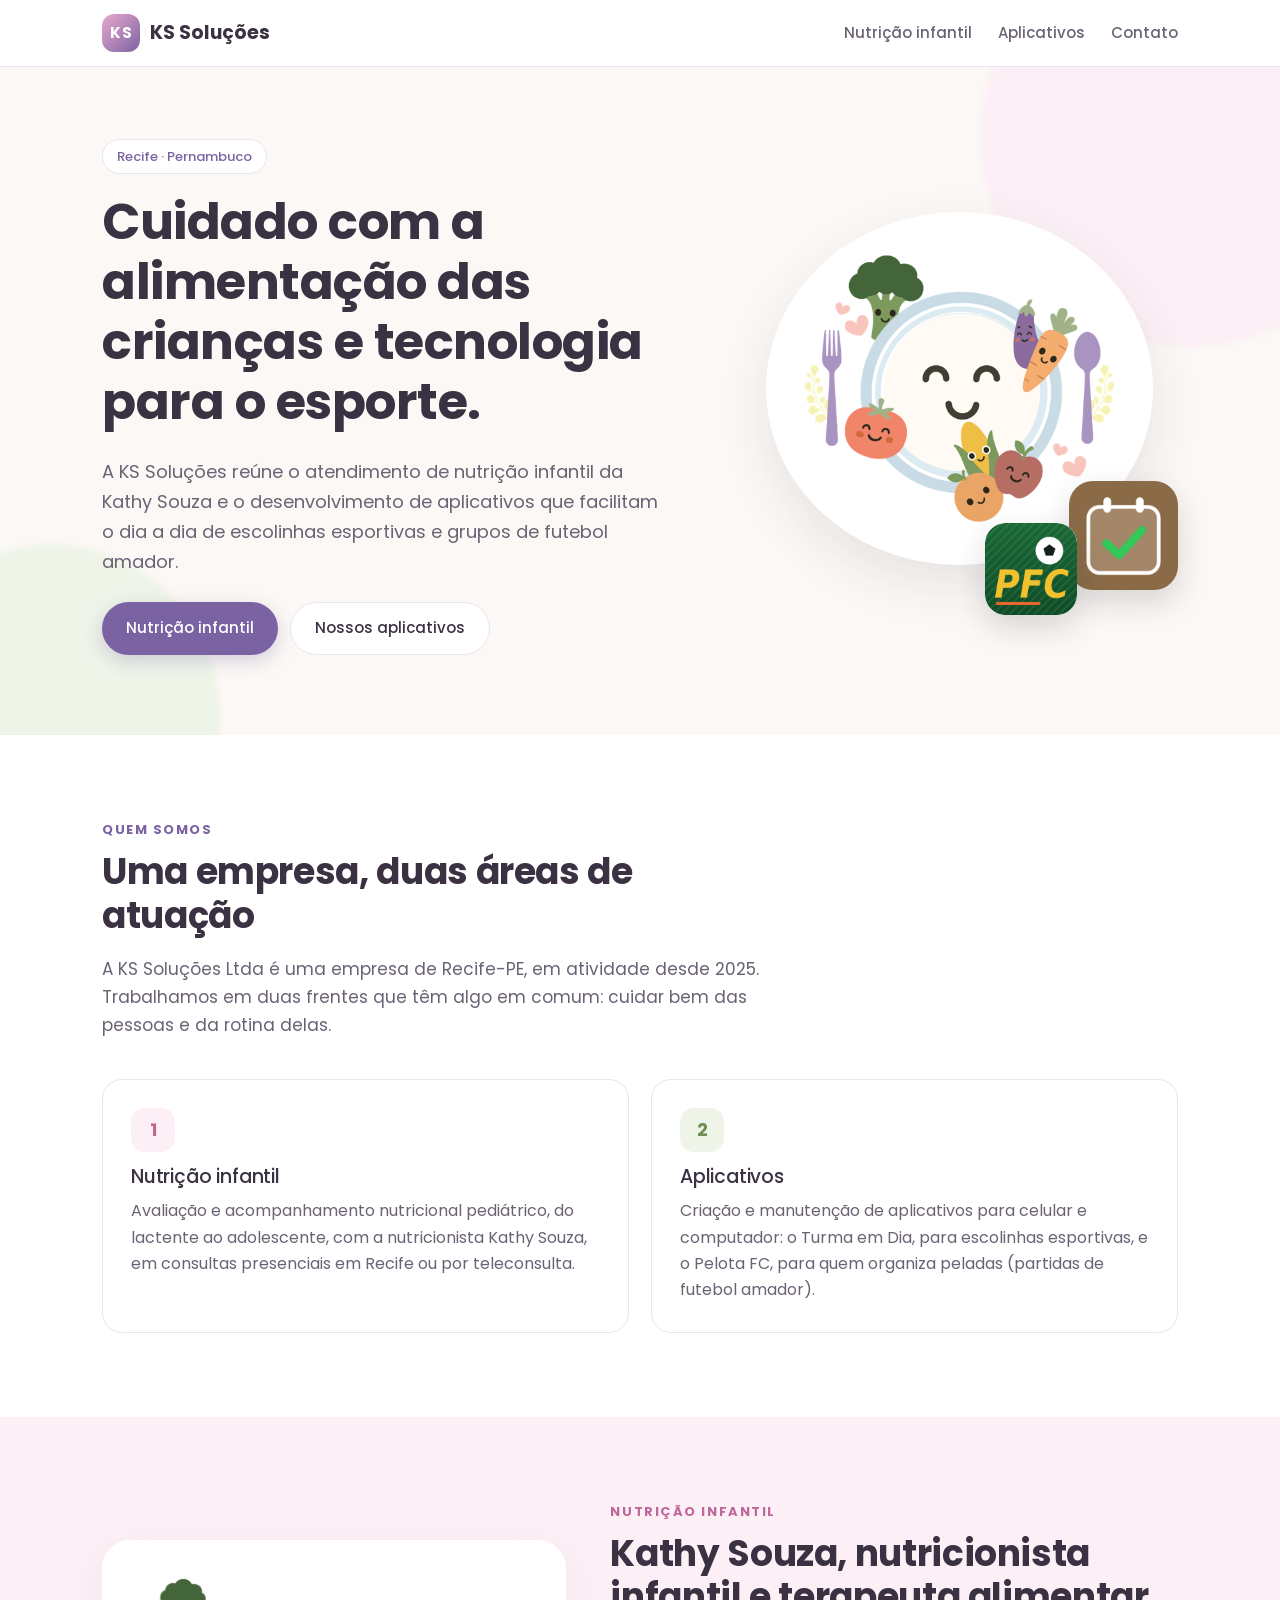
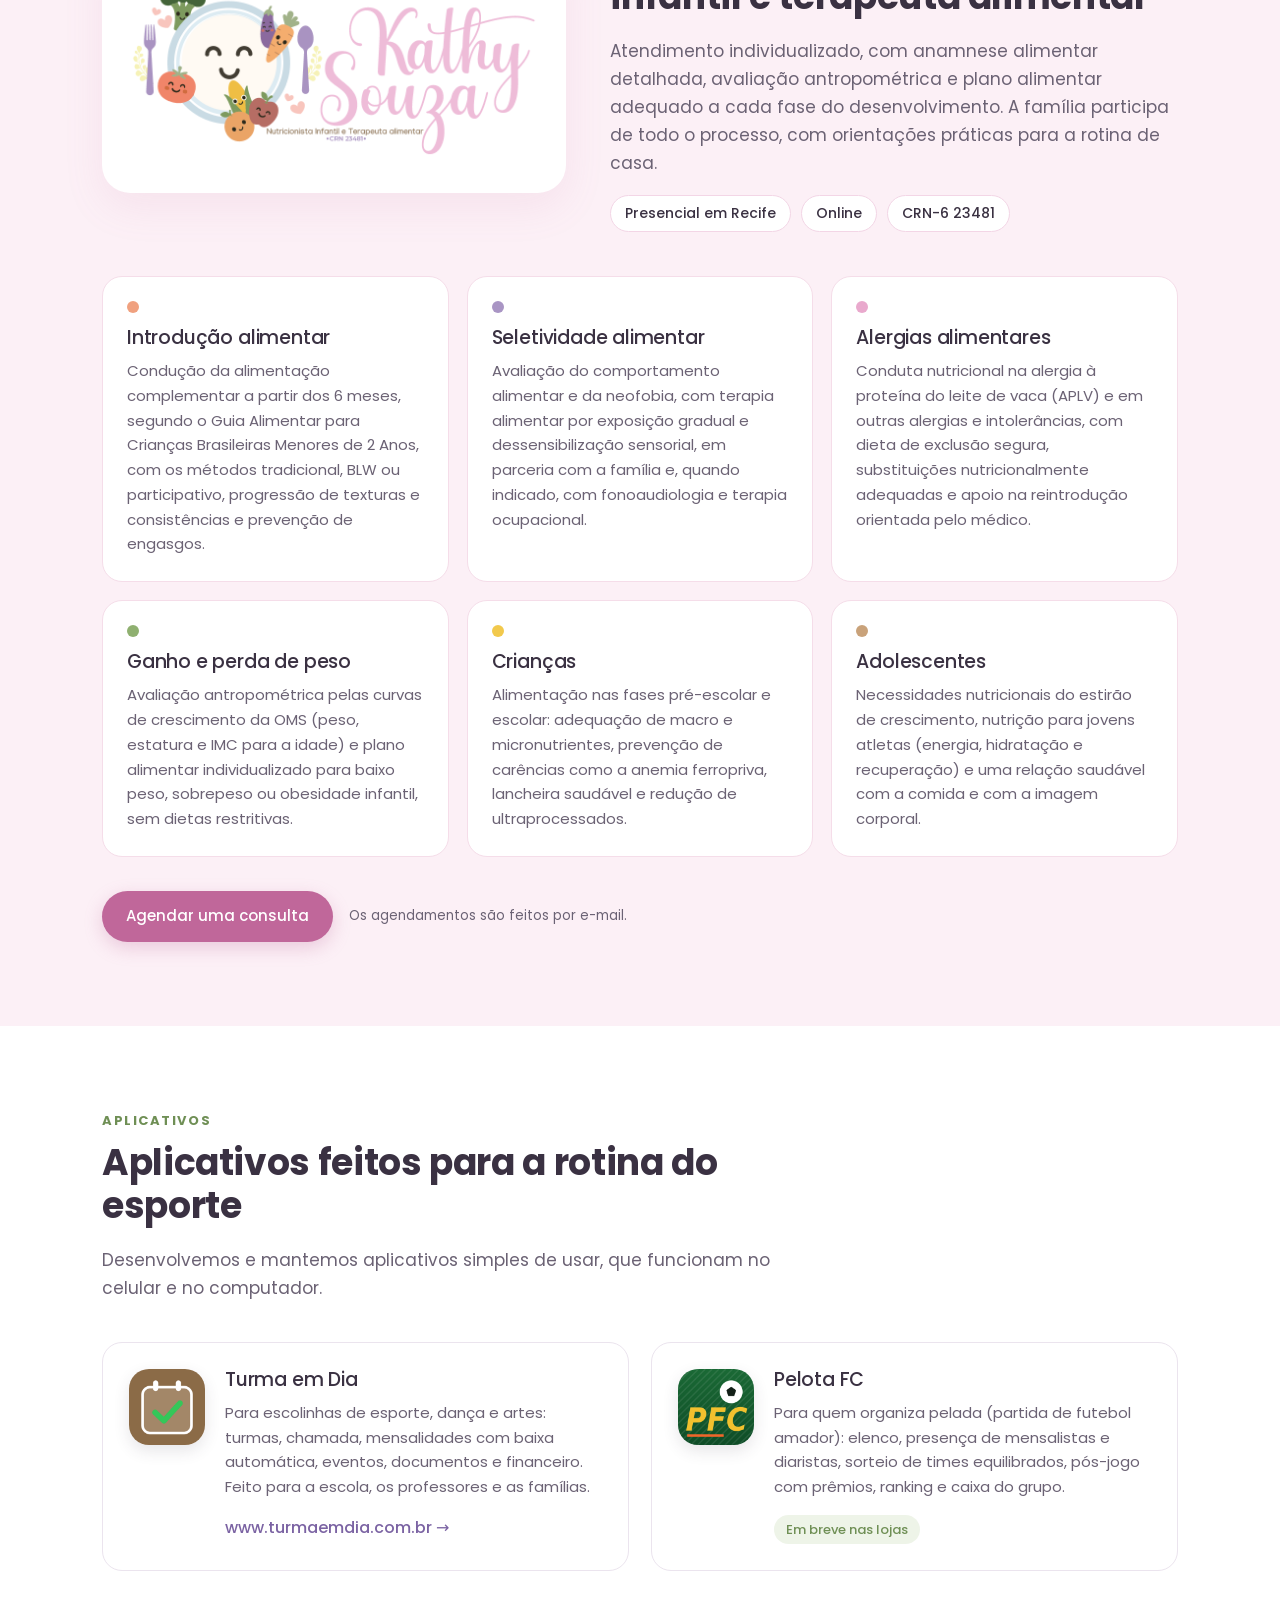
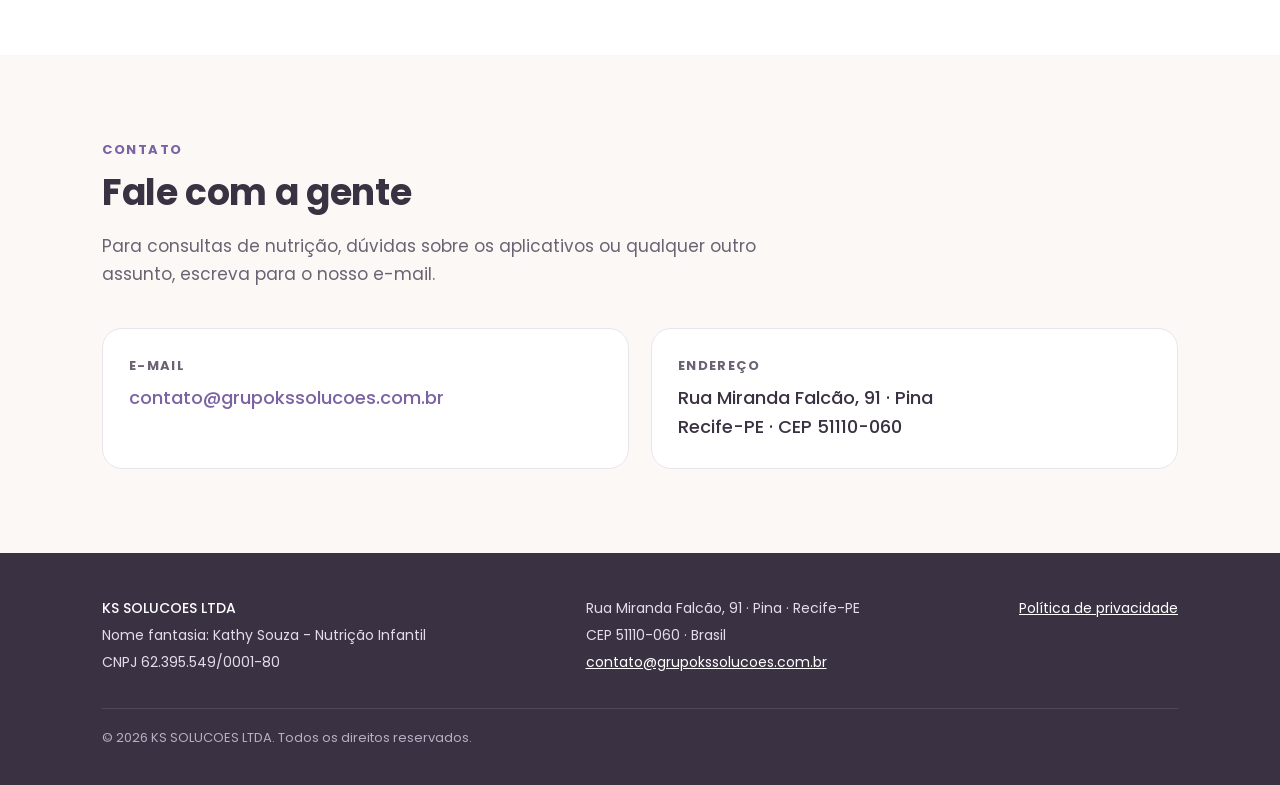
==== index.html @ e701e402 "Site institucional da KS Soluções Co-Authored-By: Claude Opus 5.5 <noreply@anthropic.com> Claude-Ses" ====
<!doctype html>
<html lang="pt-BR">
<head>
<meta charset="utf-8">
<meta name="viewport" content="width=device-width,initial-scale=1">
<title>KS Soluções · Nutrição infantil e aplicativos · Recife-PE</title>
<meta name="description" content="KS Soluções Ltda (CNPJ 62.395.549/0001-80), Recife-PE. Atendimento de nutrição infantil com Kathy Souza (CRN-6 23481) e desenvolvimento dos aplicativos Turma em Dia e Pelota FC.">
<meta name="theme-color" content="#ffffff">
<meta property="og:title" content="KS Soluções · Nutrição infantil e aplicativos">
<meta property="og:description" content="Atendimento de nutrição infantil com Kathy Souza e os aplicativos Turma em Dia e Pelota FC.">
<meta property="og:type" content="website">
<meta property="og:url" content="https://www.grupokssolucoes.com.br/">
<meta property="og:image" content="https://www.grupokssolucoes.com.br/img/kathy-logo.png">
<link rel="canonical" href="https://www.grupokssolucoes.com.br/">
<link rel="icon" type="image/svg+xml" href="icone.svg">
<link rel="preload" href="fonts/poppins-regular.woff" as="font" type="font/woff" crossorigin>
<link rel="stylesheet" href="estilo.css">
<script type="application/ld+json">
{"@context":"https://schema.org","@type":"Organization","name":"KS SOLUCOES LTDA","alternateName":["KS Soluções","Kathy Souza - Nutrição Infantil"],"url":"https://www.grupokssolucoes.com.br/","email":"contato@grupokssolucoes.com.br","taxID":"62.395.549/0001-80","address":{"@type":"PostalAddress","streetAddress":"Rua Miranda Falcão, 91","addressLocality":"Recife","addressRegion":"PE","postalCode":"51110-060","addressCountry":"BR"}}
</script>
</head>
<body>

<header class="topo">
  <div class="cx">
    <a class="marca" href="#inicio" aria-label="KS Soluções, início"><span class="selo">KS</span>KS Soluções</a>
    <nav class="menu" aria-label="Menu">
      <a class="opc" href="#nutricao">Nutrição infantil</a>
      <a class="opc" href="#aplicativos">Aplicativos</a>
      <a href="#contato">Contato</a>
    </nav>
  </div>
</header>

<main id="inicio">

  <div class="abertura">
    <div class="cx">
      <div>
        <span class="etiqueta">Recife · Pernambuco</span>
        <h1>Cuidado com a alimentação das crianças e tecnologia para o esporte.</h1>
        <p class="lead">A KS Soluções reúne o atendimento de nutrição infantil da Kathy Souza e o desenvolvimento de aplicativos que facilitam o dia a dia de escolinhas esportivas e grupos de futebol amador.</p>
        <div class="botoes">
          <a class="btn btn-cheio" href="#nutricao">Nutrição infantil</a>
          <a class="btn btn-linha" href="#aplicativos">Nossos aplicativos</a>
        </div>
      </div>
      <div class="vitrine" aria-hidden="true">
        <div class="prato"><img src="img/kathy-prato.png" alt="" width="500" height="500"></div>
        <img class="app a1" src="img/turma-em-dia.png" alt="" width="256" height="256">
        <img class="app a2" src="img/pelota-fc.png" alt="" width="256" height="256">
      </div>
    </div>
  </div>

  <section class="quem" id="quem-somos">
    <div class="cx">
      <div class="titulo">
        <span class="sobre" style="color:var(--lilas)">Quem somos</span>
        <h2>Uma empresa, duas áreas de atuação</h2>
        <p>A KS Soluções Ltda é uma empresa de Recife-PE, em atividade desde 2025. Trabalhamos em duas frentes que têm algo em comum: cuidar bem das pessoas e da rotina delas.</p>
      </div>
      <div class="areas">
        <div class="area">
          <div class="ic" style="background:var(--rosa-claro);color:#c0679a">1</div>
          <h3>Nutrição infantil</h3>
          <p>Avaliação e acompanhamento nutricional pediátrico, do lactente ao adolescente, com a nutricionista Kathy Souza, em consultas presenciais em Recife ou por teleconsulta.</p>
        </div>
        <div class="area">
          <div class="ic" style="background:var(--verde-claro);color:var(--verde)">2</div>
          <h3>Aplicativos</h3>
          <p>Criação e manutenção de aplicativos para celular e computador: o Turma em Dia, para escolinhas esportivas, e o Pelota FC, para quem organiza peladas (partidas de futebol amador).</p>
        </div>
      </div>
    </div>
  </section>

  <section class="nutri" id="nutricao">
    <div class="cx">
      <div class="nutri-topo">
        <div class="nutri-logo"><img src="img/kathy-logo.png" alt="Kathy Souza, nutricionista infantil e terapeuta alimentar, CRN 23481" width="900" height="398"></div>
        <div class="titulo" style="margin:0">
          <span class="sobre">Nutrição infantil</span>
          <h2>Kathy Souza, nutricionista infantil e terapeuta alimentar</h2>
          <p>Atendimento individualizado, com anamnese alimentar detalhada, avaliação antropométrica e plano alimentar adequado a cada fase do desenvolvimento. A família participa de todo o processo, com orientações práticas para a rotina de casa.</p>
          <div class="selos">
            <span>Presencial em Recife</span>
            <span>Online</span>
            <span>CRN-6 23481</span>
          </div>
        </div>
      </div>

      <div class="cards">
        <div class="card"><div class="bola" style="background:#f0a17f"></div><h3>Introdução alimentar</h3><p>Condução da alimentação complementar a partir dos 6 meses, segundo o Guia Alimentar para Crianças Brasileiras Menores de 2 Anos, com os métodos tradicional, BLW ou participativo, progressão de texturas e consistências e prevenção de engasgos.</p></div>
        <div class="card"><div class="bola" style="background:#a995c4"></div><h3>Seletividade alimentar</h3><p>Avaliação do comportamento alimentar e da neofobia, com terapia alimentar por exposição gradual e dessensibilização sensorial, em parceria com a família e, quando indicado, com fonoaudiologia e terapia ocupacional.</p></div>
        <div class="card"><div class="bola" style="background:#e9a9cd"></div><h3>Alergias alimentares</h3><p>Conduta nutricional na alergia à proteína do leite de vaca (APLV) e em outras alergias e intolerâncias, com dieta de exclusão segura, substituições nutricionalmente adequadas e apoio na reintrodução orientada pelo médico.</p></div>
        <div class="card"><div class="bola" style="background:#8fb070"></div><h3>Ganho e perda de peso</h3><p>Avaliação antropométrica pelas curvas de crescimento da OMS (peso, estatura e IMC para a idade) e plano alimentar individualizado para baixo peso, sobrepeso ou obesidade infantil, sem dietas restritivas.</p></div>
        <div class="card"><div class="bola" style="background:#f2c94c"></div><h3>Crianças</h3><p>Alimentação nas fases pré-escolar e escolar: adequação de macro e micronutrientes, prevenção de carências como a anemia ferropriva, lancheira saudável e redução de ultraprocessados.</p></div>
        <div class="card"><div class="bola" style="background:#c9a27a"></div><h3>Adolescentes</h3><p>Necessidades nutricionais do estirão de crescimento, nutrição para jovens atletas (energia, hidratação e recuperação) e uma relação saudável com a comida e com a imagem corporal.</p></div>
      </div>

      <div class="nutri-cta">
        <a class="btn btn-cheio" href="mailto:contato@grupokssolucoes.com.br?subject=Agendamento%20-%20Nutri%C3%A7%C3%A3o%20infantil">Agendar uma consulta</a>
        <small>Os agendamentos são feitos por e-mail.</small>
      </div>
    </div>
  </section>

  <section class="apps" id="aplicativos">
    <div class="cx">
      <div class="titulo">
        <span class="sobre">Aplicativos</span>
        <h2>Aplicativos feitos para a rotina do esporte</h2>
        <p>Desenvolvemos e mantemos aplicativos simples de usar, que funcionam no celular e no computador.</p>
      </div>
      <div class="lista-apps">
        <article class="app-card">
          <img src="img/turma-em-dia.png" alt="Ícone do aplicativo Turma em Dia" width="256" height="256">
          <div>
            <h3>Turma em Dia</h3>
            <p>Para escolinhas de esporte, dança e artes: turmas, chamada, mensalidades com baixa automática, eventos, documentos e financeiro. Feito para a escola, os professores e as famílias.</p>
            <a class="link" href="https://www.turmaemdia.com.br" target="_blank" rel="noopener">www.turmaemdia.com.br →</a>
          </div>
        </article>
        <article class="app-card">
          <img src="img/pelota-fc.png" alt="Ícone do aplicativo Pelota FC" width="256" height="256">
          <div>
            <h3>Pelota FC</h3>
            <p>Para quem organiza pelada (partida de futebol amador): elenco, presença de mensalistas e diaristas, sorteio de times equilibrados, pós-jogo com prêmios, ranking e caixa do grupo.</p>
            <span class="em-breve">Em breve nas lojas</span>
          </div>
        </article>
      </div>
    </div>
  </section>

  <section class="contato" id="contato">
    <div class="cx">
      <div class="titulo">
        <span class="sobre">Contato</span>
        <h2>Fale com a gente</h2>
        <p>Para consultas de nutrição, dúvidas sobre os aplicativos ou qualquer outro assunto, escreva para o nosso e-mail.</p>
      </div>
      <div class="lista-contato">
        <div class="item">
          <div class="rot">E-mail</div>
          <div class="val"><a href="mailto:contato@grupokssolucoes.com.br">contato@grupokssolucoes.com.br</a></div>
        </div>
        <div class="item">
          <div class="rot">Endereço</div>
          <div class="val">Rua Miranda Falcão, 91 · Pina<br>Recife-PE · CEP 51110-060</div>
        </div>
      </div>
    </div>
  </section>

</main>

<footer class="rodape">
  <div class="cx">
    <div>
      <p><strong>KS SOLUCOES LTDA</strong></p>
      <p>Nome fantasia: Kathy Souza - Nutrição Infantil</p>
      <p>CNPJ 62.395.549/0001-80</p>
    </div>
    <div>
      <p>Rua Miranda Falcão, 91 · Pina · Recife-PE</p>
      <p>CEP 51110-060 · Brasil</p>
      <p><a href="mailto:contato@grupokssolucoes.com.br">contato@grupokssolucoes.com.br</a></p>
    </div>
    <div>
      <p><a href="privacidade.html">Política de privacidade</a></p>
    </div>
    <div class="fim">© 2026 KS SOLUCOES LTDA. Todos os direitos reservados.</div>
  </div>
</footer>

</body>
</html>
---- estilo.css ----
@font-face{font-family:"Poppins";src:url(fonts/poppins-regular.woff) format("woff");font-weight:400;font-display:swap}
@font-face{font-family:"Poppins";src:url(fonts/poppins-medium.woff) format("woff");font-weight:500;font-display:swap}
@font-face{font-family:"Poppins";src:url(fonts/poppins-bold.woff) format("woff");font-weight:700;font-display:swap}

:root{
  --tinta:#3a3142;
  --suave:#6b6274;
  --lilas:#7b63a3;
  --lilas-claro:#ece6f4;
  --rosa:#e9a9cd;
  --rosa-claro:#fcf0f6;
  --verde:#6f8f55;
  --verde-claro:#eef4e8;
  --pessego:#f6c9b5;
  --creme:#fbf8f5;
  --borda:#ebe4ee;
  --raio:20px;
}
*{box-sizing:border-box}
html{scroll-behavior:smooth;scroll-padding-top:76px}
body{margin:0;font-family:"Poppins",system-ui,-apple-system,"Segoe UI",Roboto,Arial,sans-serif;color:var(--tinta);background:#fff;line-height:1.65;font-size:16px;-webkit-text-size-adjust:100%}
img{max-width:100%;height:auto;display:block}
a{color:var(--lilas)}
h1,h2,h3{line-height:1.2;margin:0 0 .5em;font-weight:700;letter-spacing:-.01em}
h1{font-size:clamp(30px,5.4vw,50px)}
h2{font-size:clamp(25px,3.8vw,36px)}
h3{font-size:19px;font-weight:500}
p{margin:0 0 1em}
.cx{max-width:1120px;margin:0 auto;padding:0 22px}

/* topo */
.topo{position:sticky;top:0;z-index:10;background:rgba(255,255,255,.94);backdrop-filter:blur(8px);-webkit-backdrop-filter:blur(8px);border-bottom:1px solid var(--borda)}
.topo .cx{display:flex;align-items:center;justify-content:space-between;height:66px;gap:16px}
.marca{display:flex;align-items:center;gap:10px;text-decoration:none;color:var(--tinta);font-weight:700;font-size:19px;white-space:nowrap}
.selo{width:38px;height:38px;border-radius:12px;background:linear-gradient(135deg,var(--rosa),var(--lilas));color:#fff;display:grid;place-items:center;font-size:15px;font-weight:700;letter-spacing:.5px}
.menu{display:flex;gap:26px}
.menu a{text-decoration:none;color:var(--suave);font-weight:500;font-size:15px}
.menu a:hover{color:var(--lilas)}

/* abertura */
.abertura{position:relative;overflow:hidden;background:var(--creme);padding:72px 0 80px}
.abertura:before,.abertura:after{content:"";position:absolute;border-radius:50%;filter:blur(2px);z-index:0}
.abertura:before{width:420px;height:420px;background:var(--rosa-claro);top:-140px;right:-120px}
.abertura:after{width:340px;height:340px;background:var(--verde-claro);bottom:-150px;left:-120px}
.abertura .cx{position:relative;z-index:1;display:grid;grid-template-columns:1.15fr .85fr;gap:48px;align-items:center}
.etiqueta{display:inline-block;background:#fff;border:1px solid var(--borda);color:var(--lilas);font-weight:500;font-size:13px;padding:6px 14px;border-radius:999px;margin-bottom:18px}
.abertura p.lead{font-size:18px;color:var(--suave);max-width:560px}
.botoes{display:flex;flex-wrap:wrap;gap:12px;margin-top:26px}
.btn{display:inline-flex;align-items:center;justify-content:center;gap:8px;padding:13px 24px;border-radius:999px;font-weight:500;font-size:15px;text-decoration:none;transition:transform .15s,box-shadow .15s}
.btn:hover{transform:translateY(-1px)}
.btn-cheio{background:var(--lilas);color:#fff;box-shadow:0 6px 18px rgba(123,99,163,.28)}
.btn-linha{background:#fff;color:var(--tinta);border:1px solid var(--borda)}
.vitrine{position:relative;aspect-ratio:1/1;max-width:420px;margin-left:auto;width:100%}
.vitrine .prato{position:absolute;inset:6% 6% 10% 2%;background:#fff;border-radius:50%;box-shadow:0 20px 50px rgba(58,49,66,.10);display:grid;place-items:center;padding:8%}
.vitrine .app{position:absolute;width:26%;border-radius:22%;box-shadow:0 12px 30px rgba(58,49,66,.18);background:#fff}
.vitrine .a1{right:0;bottom:4%}
.vitrine .a2{right:24%;bottom:-2%;width:22%}

/* seções */
section{padding:84px 0}
.titulo{max-width:680px;margin-bottom:40px}
.titulo .sobre{display:block;font-size:13px;font-weight:700;letter-spacing:.12em;text-transform:uppercase;margin-bottom:10px}
.titulo p{color:var(--suave);font-size:17px}

.quem{background:#fff}
.areas{display:grid;grid-template-columns:1fr 1fr;gap:22px}
.area{border:1px solid var(--borda);border-radius:var(--raio);padding:28px;background:#fff}
.area .ic{width:44px;height:44px;border-radius:14px;display:grid;place-items:center;margin-bottom:14px;font-weight:700;font-size:18px}
.area p{color:var(--suave);margin:0}

.nutri{background:var(--rosa-claro)}
.nutri .sobre{color:#c0679a}
.nutri-topo{display:grid;grid-template-columns:.9fr 1.1fr;gap:44px;align-items:center;margin-bottom:44px}
.nutri-logo{background:#fff;border-radius:28px;padding:34px 26px;box-shadow:0 14px 40px rgba(192,103,154,.10)}
.selos{display:flex;flex-wrap:wrap;gap:10px;margin:18px 0 0}
.selos span{background:#fff;border:1px solid #f3d6e6;border-radius:999px;padding:6px 14px;font-size:14px;font-weight:500;color:var(--tinta)}
.cards{display:grid;grid-template-columns:repeat(3,1fr);gap:18px}
.card{background:#fff;border-radius:var(--raio);padding:24px;border:1px solid #f5dde9}
.card .bola{width:12px;height:12px;border-radius:50%;margin-bottom:14px}
.card p{color:var(--suave);margin:0;font-size:15px}
.nutri-cta{margin-top:34px;display:flex;flex-wrap:wrap;align-items:center;gap:16px}
.nutri-cta .btn-cheio{background:#c0679a;box-shadow:0 6px 18px rgba(192,103,154,.28)}
.nutri-cta small{color:var(--suave)}

.apps .sobre{color:var(--verde)}
.lista-apps{display:grid;grid-template-columns:1fr 1fr;gap:22px}
.app-card{display:flex;gap:20px;align-items:flex-start;border:1px solid var(--borda);border-radius:var(--raio);padding:26px;background:#fff}
.app-card img{width:76px;height:76px;border-radius:20px;flex:none;box-shadow:0 6px 16px rgba(58,49,66,.12)}
.app-card p{color:var(--suave);font-size:15px}
.app-card .link{font-weight:500;text-decoration:none}
.em-breve{display:inline-block;font-size:13px;font-weight:500;background:var(--verde-claro);color:var(--verde);border-radius:999px;padding:4px 12px}

.contato{background:var(--creme)}
.contato .sobre{color:var(--lilas)}
.lista-contato{display:grid;grid-template-columns:1fr 1fr;gap:22px}
.item{background:#fff;border:1px solid var(--borda);border-radius:var(--raio);padding:26px}
.item .rot{font-size:13px;font-weight:700;letter-spacing:.1em;text-transform:uppercase;color:var(--suave);margin-bottom:6px}
.item .val{font-size:18px;font-weight:500;word-break:break-word}
.item a{text-decoration:none}

/* rodapé */
.rodape{background:var(--tinta);color:#e4dde9;padding:44px 0 36px;font-size:14px}
.rodape .cx{display:flex;flex-wrap:wrap;justify-content:space-between;gap:24px}
.rodape strong{color:#fff;font-weight:500}
.rodape p{margin:0 0 4px}
.rodape a{color:#fff}
.rodape .fim{width:100%;border-top:1px solid rgba(255,255,255,.12);padding-top:18px;margin-top:6px;color:#b9afc2;font-size:13px}

/* página de texto (privacidade) */
.texto{max-width:760px;margin:0 auto;padding:56px 22px 72px}
.texto h1{font-size:clamp(28px,4.6vw,40px)}
.texto h2{font-size:21px;margin-top:2em}
.texto p,.texto li{color:#4a4252}
.texto ul{padding-left:1.2em}
.texto li{margin-bottom:.5em}
.texto .data{color:var(--suave);font-size:14px}
.voltar{display:inline-block;margin-bottom:24px;text-decoration:none;font-weight:500}

/* celular */
@media (max-width:860px){
  .menu{gap:16px}
  .abertura{padding:44px 0 56px}
  .abertura .cx,.nutri-topo{grid-template-columns:1fr;gap:34px}
  .vitrine{max-width:320px;margin:0 auto}
  .cards{grid-template-columns:1fr 1fr}
  .areas,.lista-apps,.lista-contato{grid-template-columns:1fr}
  section{padding:60px 0}
}
@media (max-width:560px){
  .menu a.opc{display:none}
  .cards{grid-template-columns:1fr}
  .app-card{flex-direction:column;gap:14px}
  .btn{width:100%}
  .nutri-logo{padding:24px 14px}
}

.texto a{overflow-wrap:anywhere}
.val a,.rodape a{overflow-wrap:anywhere}
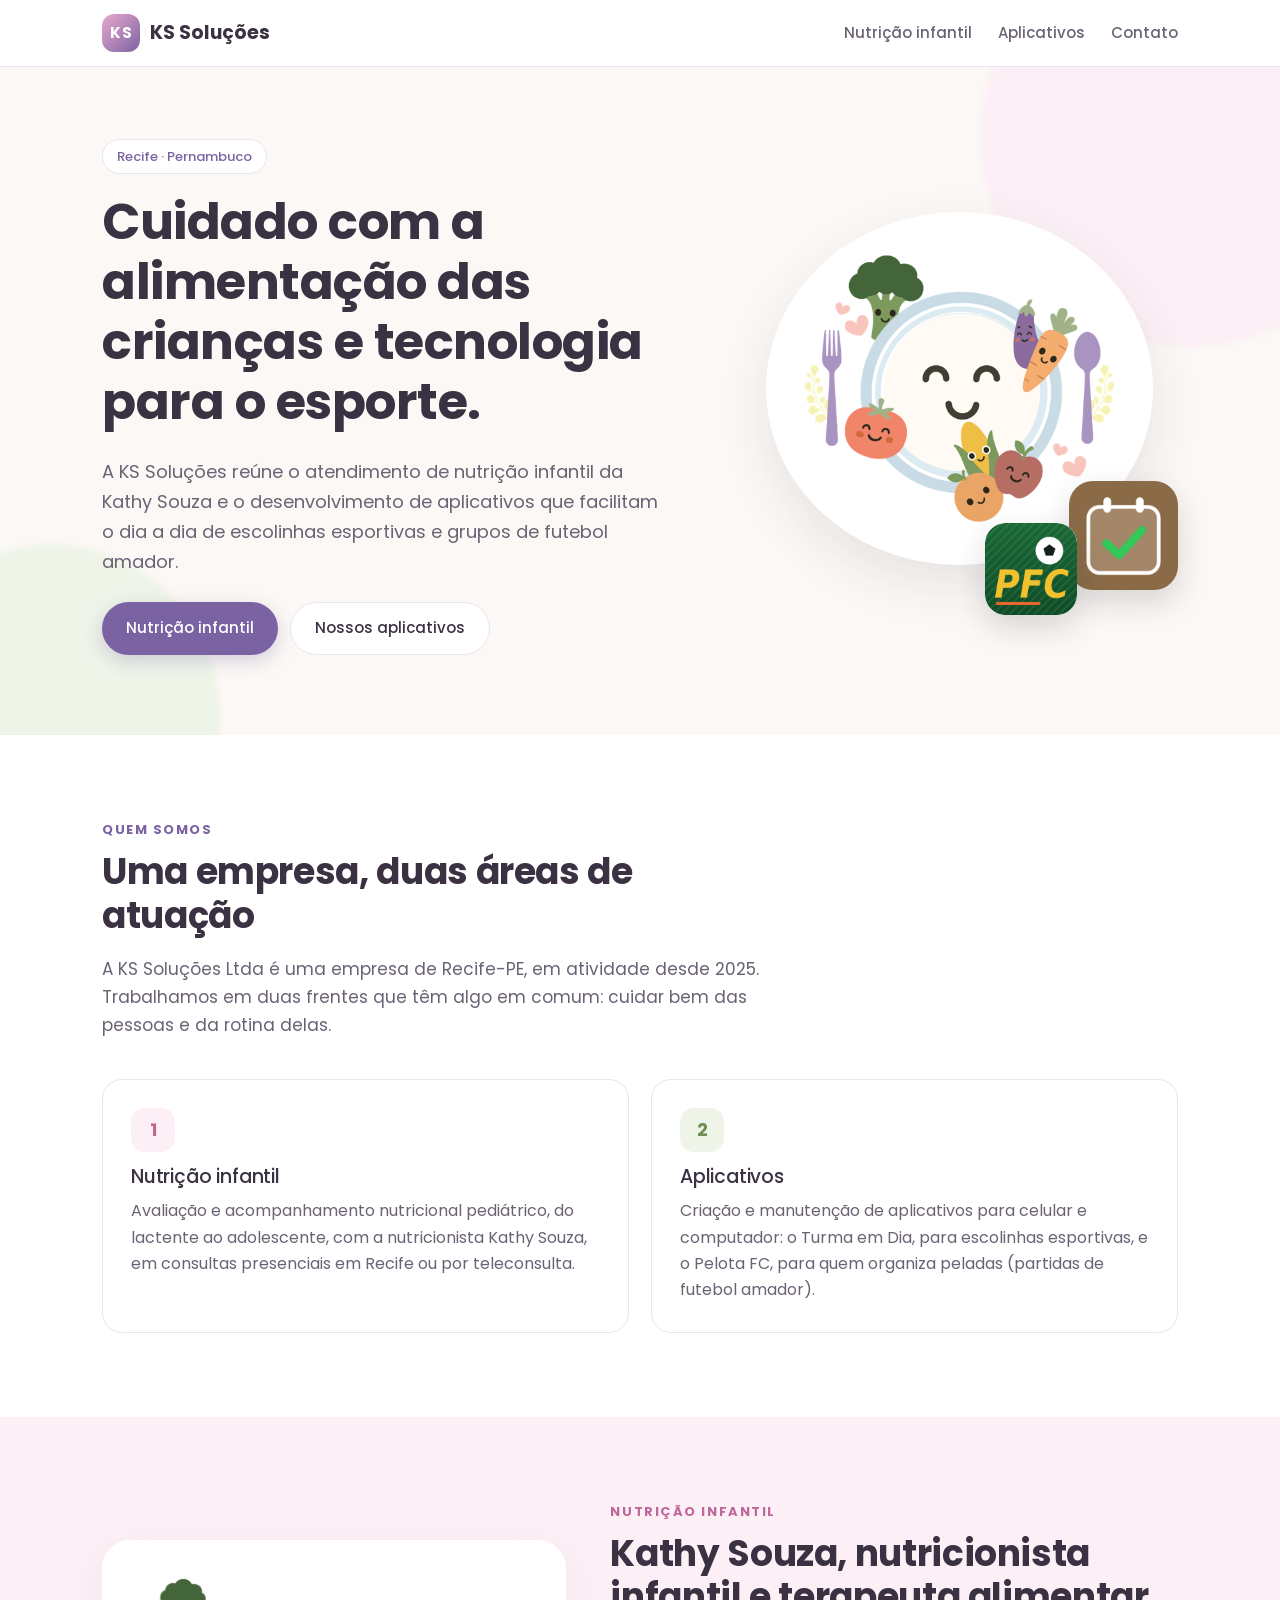
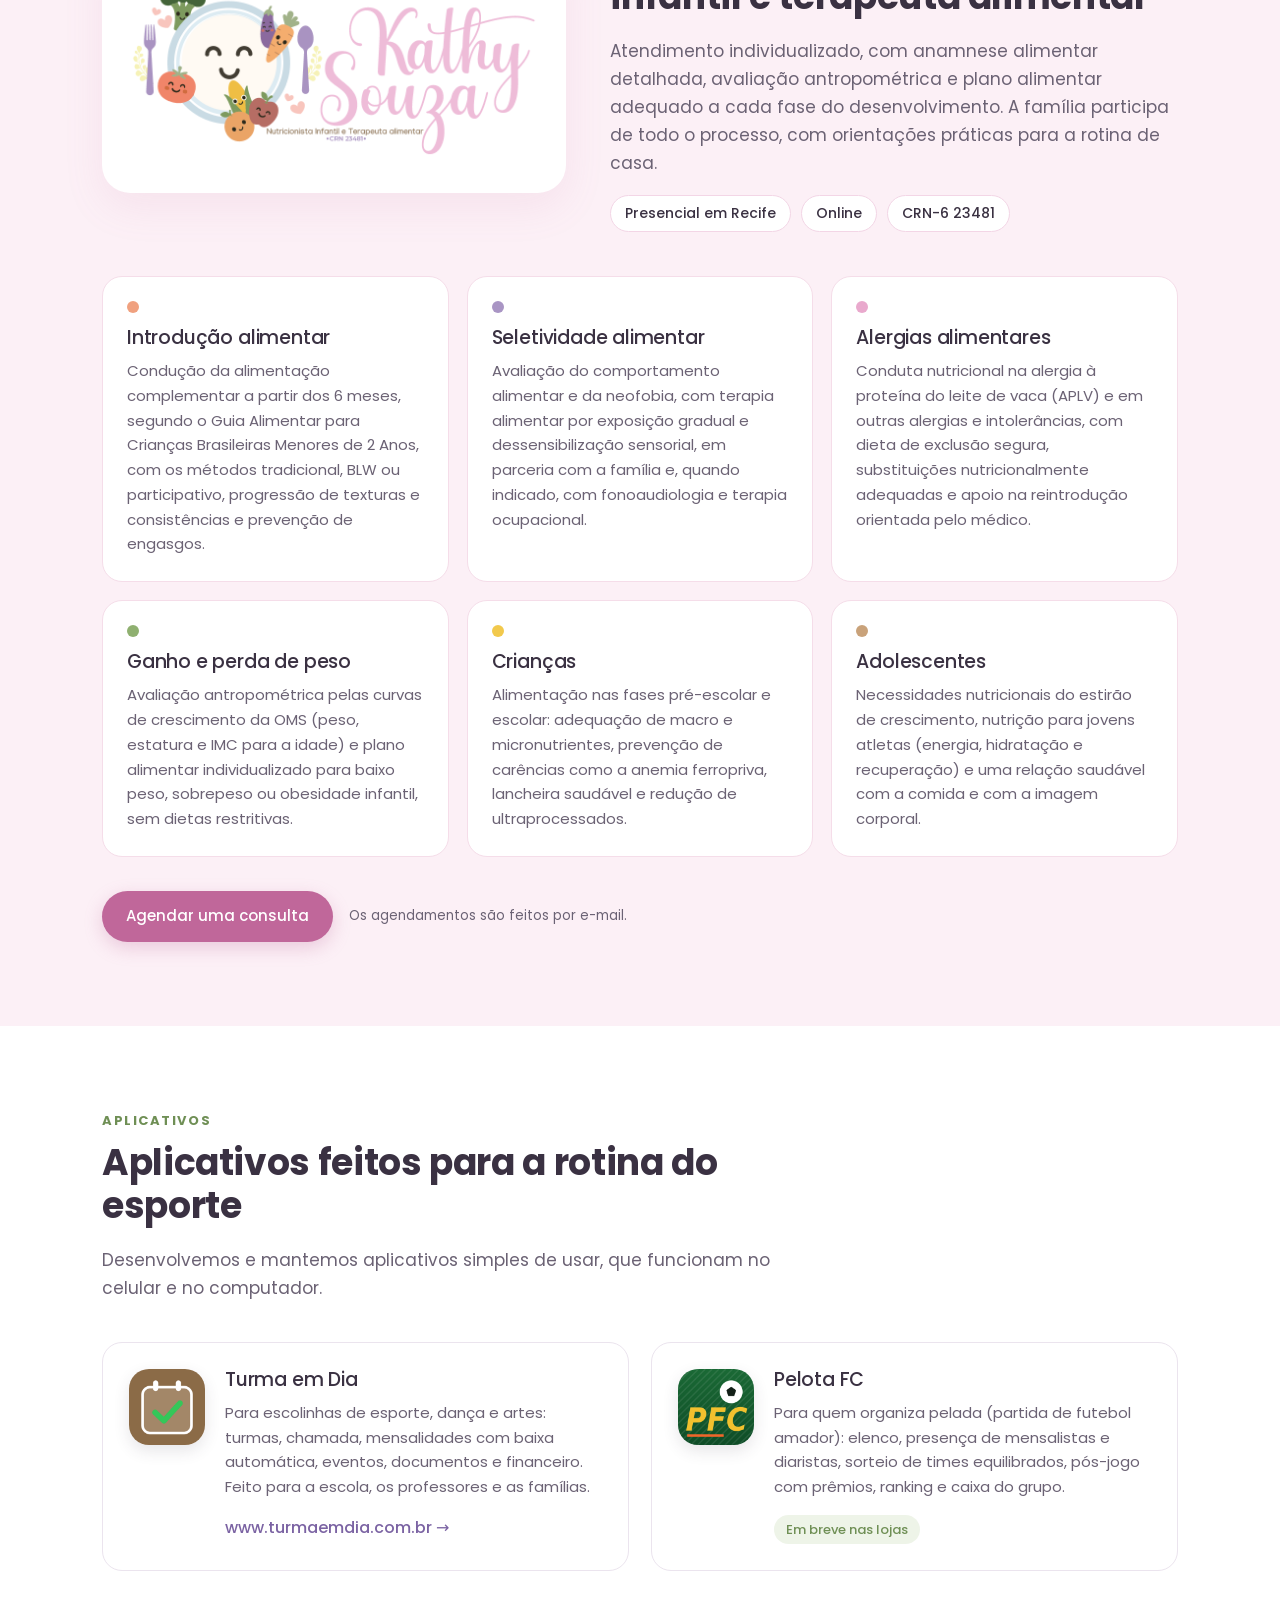
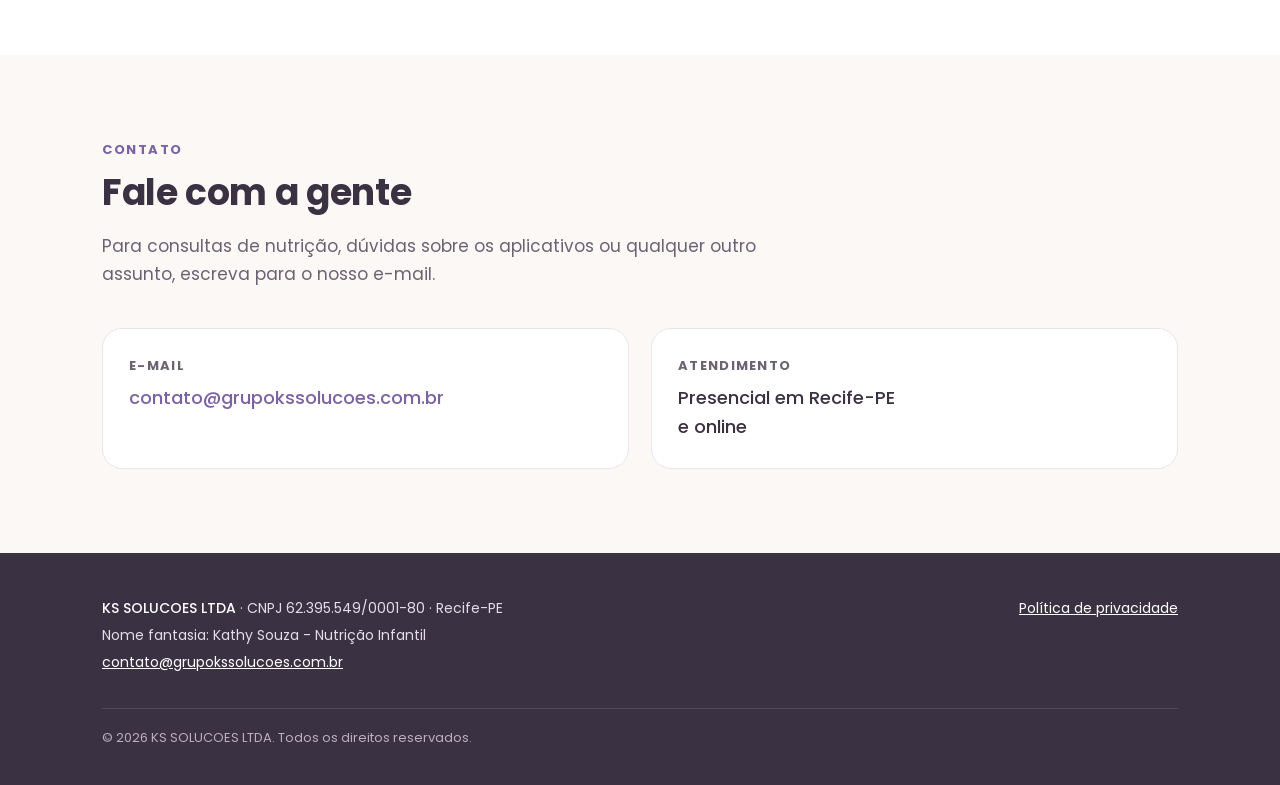
==== commit ca145210: "Tira o endereço completo do site; mantém razão social, CNPJ e Recife-PE Co-Authored-By: Claude Opus " ====
--- a/index.html
+++ b/index.html
@@ -16,7 +16,7 @@
 <link rel="preload" href="fonts/poppins-regular.woff" as="font" type="font/woff" crossorigin>
 <link rel="stylesheet" href="estilo.css">
 <script type="application/ld+json">
-{"@context":"https://schema.org","@type":"Organization","name":"KS SOLUCOES LTDA","alternateName":["KS Soluções","Kathy Souza - Nutrição Infantil"],"url":"https://www.grupokssolucoes.com.br/","email":"contato@grupokssolucoes.com.br","taxID":"62.395.549/0001-80","address":{"@type":"PostalAddress","streetAddress":"Rua Miranda Falcão, 91","addressLocality":"Recife","addressRegion":"PE","postalCode":"51110-060","addressCountry":"BR"}}
+{"@context":"https://schema.org","@type":"Organization","name":"KS SOLUCOES LTDA","alternateName":["KS Soluções","Kathy Souza - Nutrição Infantil"],"url":"https://www.grupokssolucoes.com.br/","email":"contato@grupokssolucoes.com.br","taxID":"62.395.549/0001-80","address":{"@type":"PostalAddress","addressLocality":"Recife","addressRegion":"PE","addressCountry":"BR"}}
 </script>
 </head>
 <body>
@@ -148,8 +148,8 @@
           <div class="val"><a href="mailto:contato@grupokssolucoes.com.br">contato@grupokssolucoes.com.br</a></div>
         </div>
         <div class="item">
-          <div class="rot">Endereço</div>
-          <div class="val">Rua Miranda Falcão, 91 · Pina<br>Recife-PE · CEP 51110-060</div>
+          <div class="rot">Atendimento</div>
+          <div class="val">Presencial em Recife-PE<br>e online</div>
         </div>
       </div>
     </div>
@@ -160,13 +160,8 @@
 <footer class="rodape">
   <div class="cx">
     <div>
-      <p><strong>KS SOLUCOES LTDA</strong></p>
+      <p><strong>KS SOLUCOES LTDA</strong> · CNPJ 62.395.549/0001-80 · Recife-PE</p>
       <p>Nome fantasia: Kathy Souza - Nutrição Infantil</p>
-      <p>CNPJ 62.395.549/0001-80</p>
-    </div>
-    <div>
-      <p>Rua Miranda Falcão, 91 · Pina · Recife-PE</p>
-      <p>CEP 51110-060 · Brasil</p>
       <p><a href="mailto:contato@grupokssolucoes.com.br">contato@grupokssolucoes.com.br</a></p>
     </div>
     <div>
